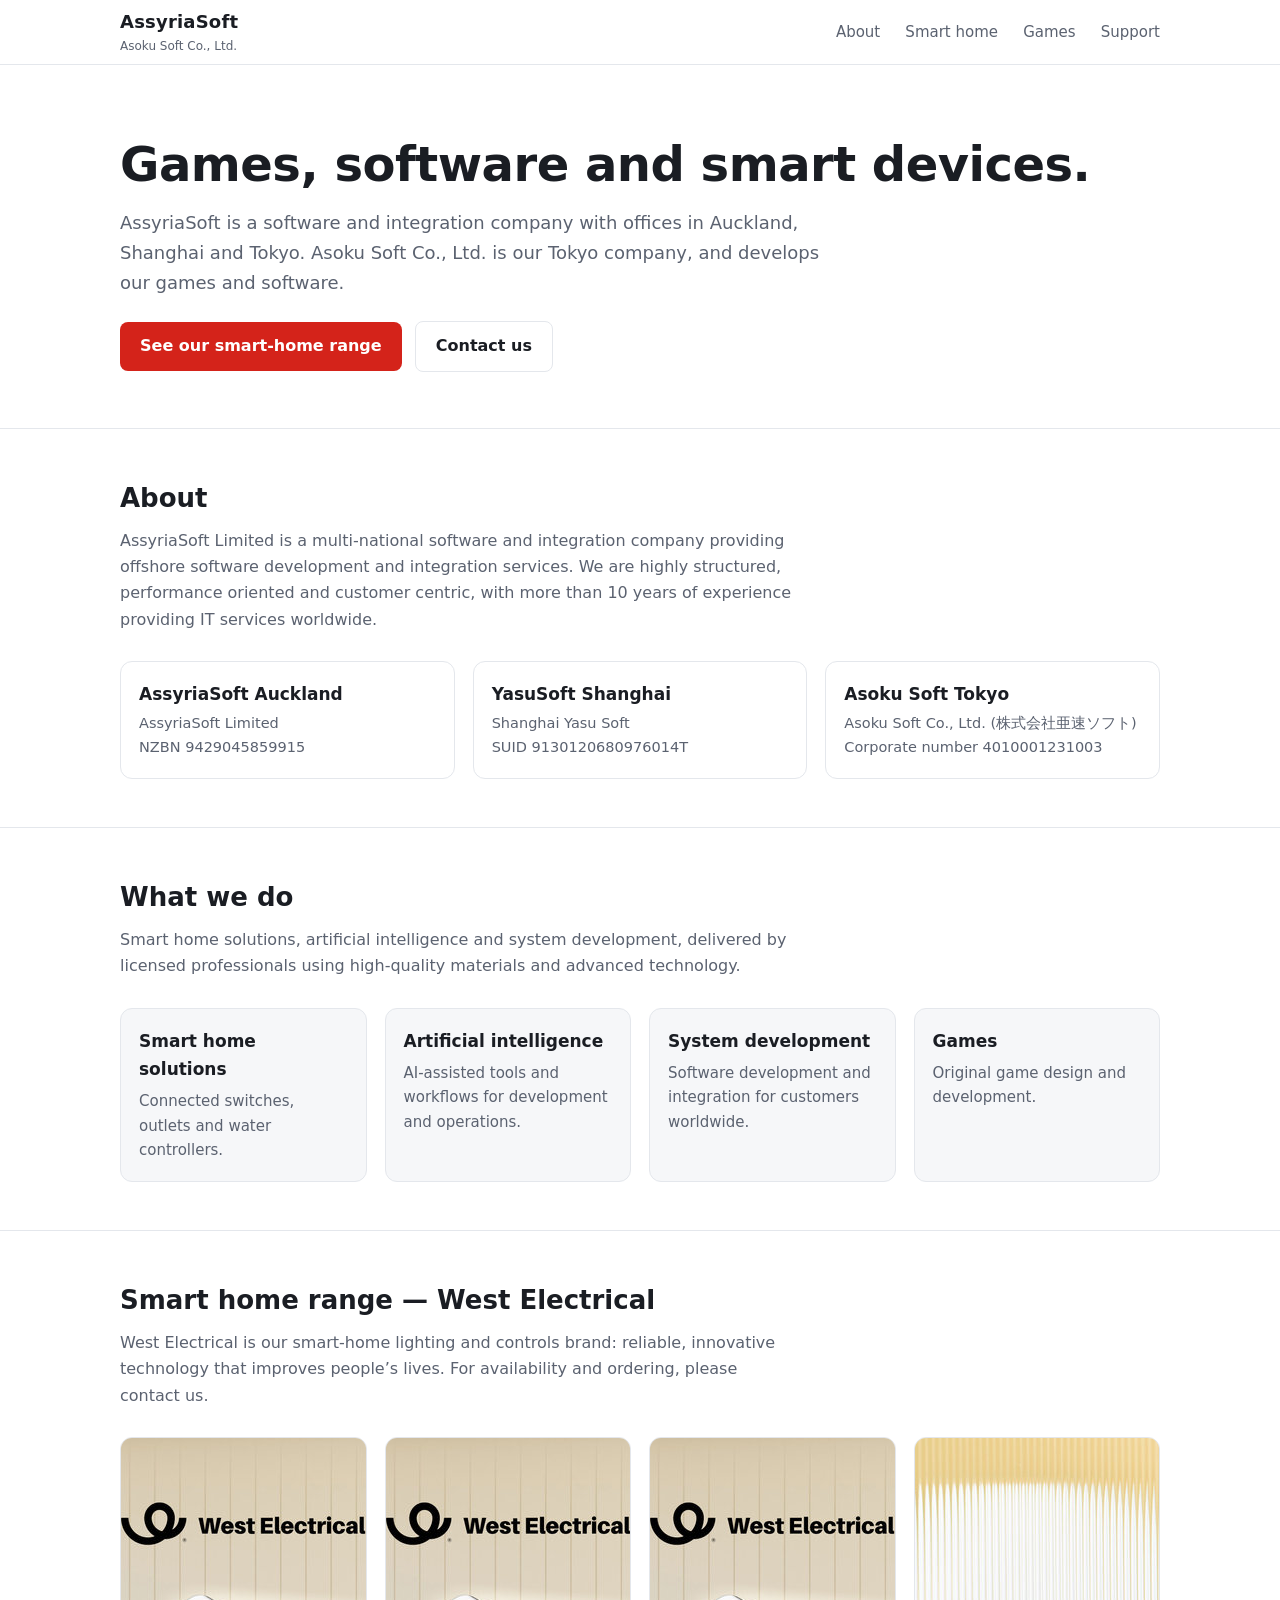
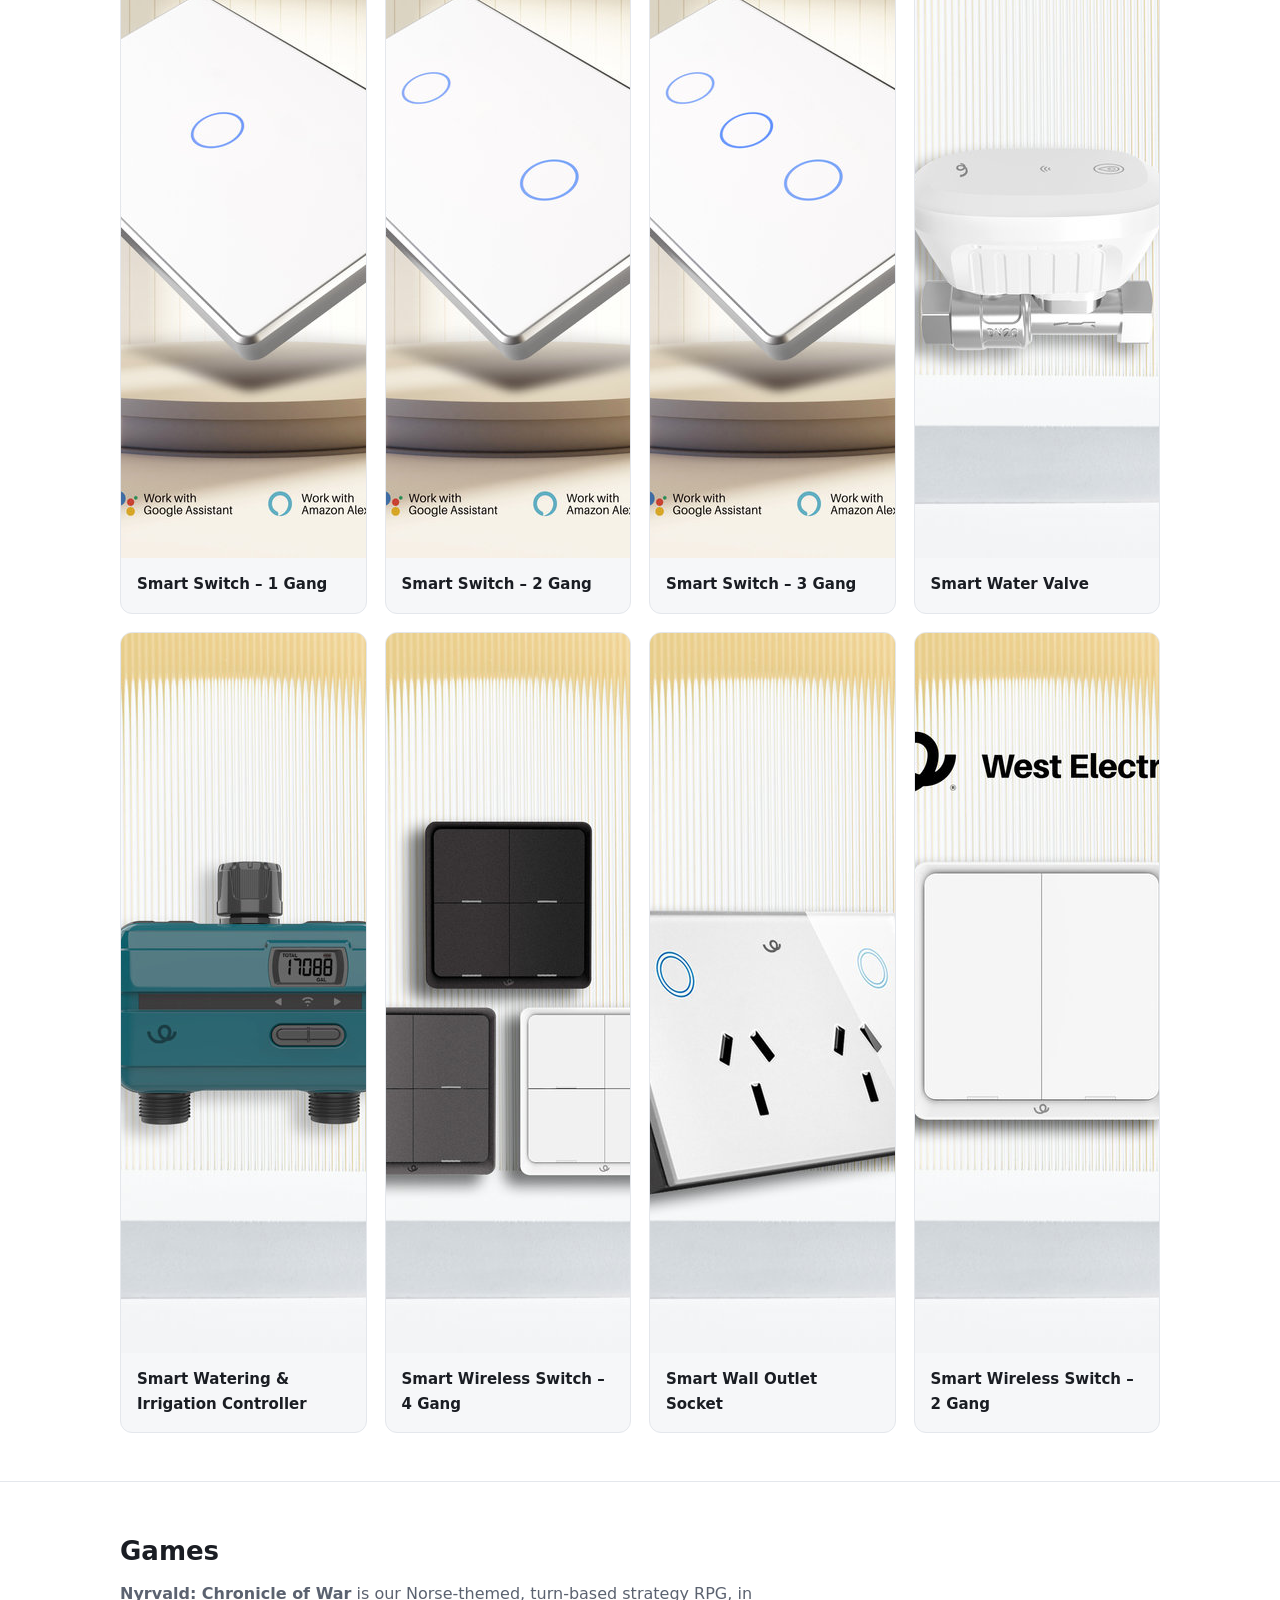
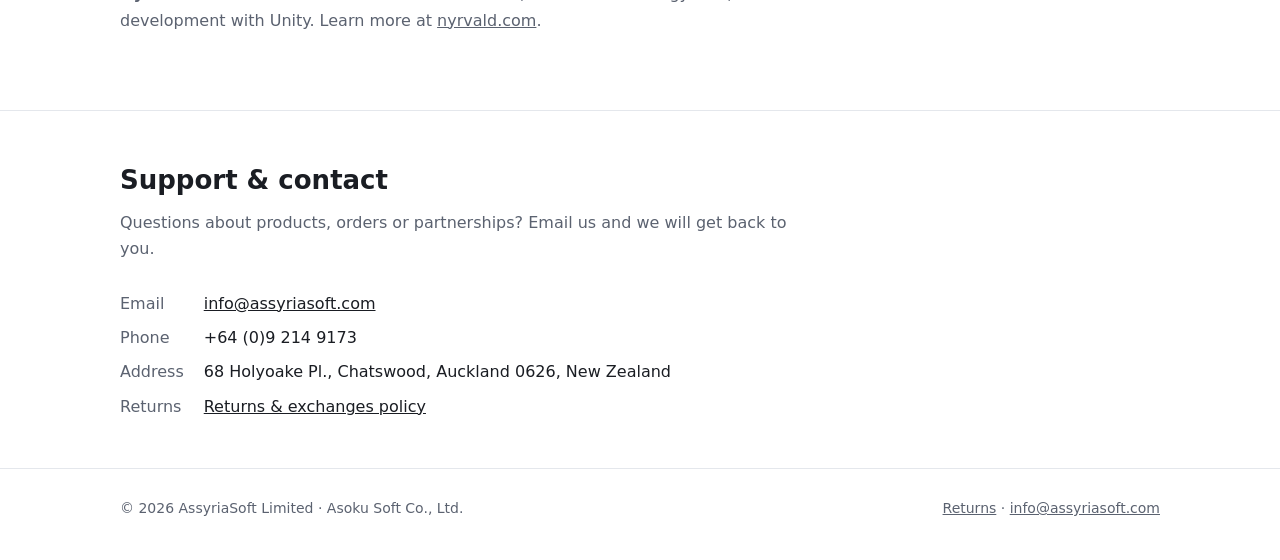
==== index.html @ 5194d990 "AssyriaSoft company site (moved from Wix, rebuilt as static pages) Co-Authored-By: Claude Sonnet 5.5" ====
<!doctype html>
<html lang="en">
<head>
<meta charset="utf-8">
<meta name="viewport" content="width=device-width,initial-scale=1">
<title>AssyriaSoft – Asoku Soft Co., Ltd. | Games, software and smart devices</title>
<meta name="description" content="AssyriaSoft (Asoku Soft Co., Ltd.) builds games, software and smart-home devices, with offices in Auckland, Shanghai and Tokyo.">
<link rel="stylesheet" href="style.css">
</head>
<body>
<header class="site">
  <div class="wrap">
    <a class="brand" href="#top">AssyriaSoft<small>Asoku Soft Co., Ltd.</small></a>
    <nav aria-label="Main">
      <a href="#about">About</a>
      <a href="#products">Smart home</a>
      <a href="#games">Games</a>
      <a href="#support">Support</a>
    </nav>
  </div>
</header>

<main id="top">
  <div class="hero">
    <div class="wrap">
      <h1>Games, software and smart devices.</h1>
      <p>AssyriaSoft is a software and integration company with offices in Auckland, Shanghai and Tokyo. Asoku Soft Co., Ltd. is our Tokyo company, and develops our games and software.</p>
      <a class="btn" href="#products">See our smart-home range</a>
      <a class="btn ghost" href="#support">Contact us</a>
    </div>
  </div>

  <section id="about">
    <div class="wrap">
      <h2>About</h2>
      <p class="lead">AssyriaSoft Limited is a multi-national software and integration company providing offshore software development and integration services. We are highly structured, performance oriented and customer centric, with more than 10 years of experience providing IT services worldwide.</p>
      <div class="offices">
        <div>
          <h3>AssyriaSoft Auckland</h3>
          <p>AssyriaSoft Limited<br>NZBN 9429045859915</p>
        </div>
        <div>
          <h3>YasuSoft Shanghai</h3>
          <p>Shanghai Yasu Soft<br>SUID 9130120680976014T</p>
        </div>
        <div>
          <h3>Asoku Soft Tokyo</h3>
          <p>Asoku Soft Co., Ltd. (株式会社亜速ソフト)<br>Corporate number 4010001231003</p>
        </div>
      </div>
    </div>
  </section>

  <section id="capabilities">
    <div class="wrap">
      <h2>What we do</h2>
      <p class="lead">Smart home solutions, artificial intelligence and system development, delivered by licensed professionals using high-quality materials and advanced technology.</p>
      <div class="feat">
        <div><h3>Smart home solutions</h3><p>Connected switches, outlets and water controllers.</p></div>
        <div><h3>Artificial intelligence</h3><p>AI-assisted tools and workflows for development and operations.</p></div>
        <div><h3>System development</h3><p>Software development and integration for customers worldwide.</p></div>
        <div><h3>Games</h3><p>Original game design and development.</p></div>
      </div>
    </div>
  </section>

  <section id="products">
    <div class="wrap">
      <h2>Smart home range — West Electrical</h2>
      <p class="lead">West Electrical is our smart-home lighting and controls brand: reliable, innovative technology that improves people’s lives. For availability and ordering, please contact us.</p>
      <div class="grid">
        <div class="card"><img src="assets/p1.jpg" alt="West Electrical Smart Switch, 1 gang" loading="lazy" width="720" height="720"><div class="t">Smart Switch – 1 Gang</div></div>
        <div class="card"><img src="assets/p2.jpg" alt="West Electrical Smart Switch, 2 gang" loading="lazy" width="720" height="720"><div class="t">Smart Switch – 2 Gang</div></div>
        <div class="card"><img src="assets/p3.jpg" alt="West Electrical Smart Switch, 3 gang" loading="lazy" width="720" height="720"><div class="t">Smart Switch – 3 Gang</div></div>
        <div class="card"><img src="assets/p4.jpg" alt="West Electrical Smart Water Valve" loading="lazy" width="720" height="720"><div class="t">Smart Water Valve</div></div>
        <div class="card"><img src="assets/p5.jpg" alt="Smart Watering and Irrigation Controller" loading="lazy" width="720" height="720"><div class="t">Smart Watering &amp; Irrigation Controller</div></div>
        <div class="card"><img src="assets/p6.jpg" alt="Smart Wireless Switch, 4 gang" loading="lazy" width="720" height="720"><div class="t">Smart Wireless Switch – 4 Gang</div></div>
        <div class="card"><img src="assets/p7.jpg" alt="Smart Wall Outlet Socket" loading="lazy" width="720" height="720"><div class="t">Smart Wall Outlet Socket</div></div>
        <div class="card"><img src="assets/p8.jpg" alt="Smart Wireless Switch, 2 gang" loading="lazy" width="720" height="720"><div class="t">Smart Wireless Switch – 2 Gang</div></div>
      </div>
    </div>
  </section>

  <section id="games">
    <div class="wrap">
      <h2>Games</h2>
      <p class="lead"><strong>Nyrvald: Chronicle of War</strong> is our Norse-themed, turn-based strategy RPG, in development with Unity. Learn more at <a href="https://nyrvald.com">nyrvald.com</a>.</p>
    </div>
  </section>

  <section id="support">
    <div class="wrap">
      <h2>Support &amp; contact</h2>
      <p class="lead">Questions about products, orders or partnerships? Email us and we will get back to you.</p>
      <dl class="contact">
        <dt>Email</dt><dd><a href="mailto:info@assyriasoft.com">info@assyriasoft.com</a></dd>
        <dt>Phone</dt><dd>+64 (0)9 214 9173</dd>
        <dt>Address</dt><dd>68 Holyoake Pl., Chatswood, Auckland 0626, New Zealand</dd>
        <dt>Returns</dt><dd><a href="returns.html">Returns &amp; exchanges policy</a></dd>
      </dl>
    </div>
  </section>
</main>

<footer>
  <div class="wrap">
    <span>© 2026 AssyriaSoft Limited · Asoku Soft Co., Ltd.</span>
    <span><a href="returns.html">Returns</a> · <a href="mailto:info@assyriasoft.com">info@assyriasoft.com</a></span>
  </div>
</footer>
</body>
</html>
---- style.css ----
:root{
  --bg:#ffffff; --ink:#1a1d23; --soft:#5b6270; --line:#e4e7ec; --panel:#f6f7f9; --brand:#d4231a; --brand-ink:#ffffff;
}
@media (prefers-color-scheme: dark){
  :root{ --bg:#101216; --ink:#eef0f3; --soft:#a3aab8; --line:#272b33; --panel:#171a20; --brand:#ff5a4f; --brand-ink:#101216; }
}
*{box-sizing:border-box}
html{scroll-behavior:smooth;scroll-padding-top:72px}
body{margin:0;background:var(--bg);color:var(--ink);font:16px/1.65 system-ui,-apple-system,"Segoe UI",Roboto,"Noto Sans JP","Noto Sans SC",sans-serif}
a{color:inherit}
.wrap{max-width:1080px;margin:0 auto;padding:0 20px}
header.site{position:sticky;top:0;z-index:10;background:color-mix(in srgb,var(--bg) 92%,transparent);backdrop-filter:blur(8px);border-bottom:1px solid var(--line)}
header.site .wrap{display:flex;align-items:center;justify-content:space-between;gap:16px;min-height:64px;flex-wrap:wrap}
.brand{font-weight:700;letter-spacing:.2px;text-decoration:none;font-size:18px}
.brand small{display:block;font-weight:400;font-size:12px;color:var(--soft);letter-spacing:0}
nav a{margin-left:20px;text-decoration:none;color:var(--soft);font-size:15px}
nav a:hover{color:var(--ink)}
.hero{padding:72px 0 56px}
.hero h1{font-size:clamp(30px,5vw,48px);line-height:1.15;margin:0 0 16px;letter-spacing:-.5px}
.hero p{max-width:62ch;color:var(--soft);font-size:18px;margin:0 0 24px}
.btn{display:inline-block;background:var(--brand);color:var(--brand-ink);padding:11px 20px;border-radius:8px;text-decoration:none;font-weight:600}
.btn.ghost{background:transparent;color:var(--ink);border:1px solid var(--line);margin-left:8px}
section{padding:48px 0;border-top:1px solid var(--line)}
section h2{font-size:26px;margin:0 0 8px}
section>.wrap>p.lead{color:var(--soft);margin:0 0 28px;max-width:66ch}
.grid{display:grid;gap:18px;grid-template-columns:repeat(auto-fill,minmax(230px,1fr))}
.card{background:var(--panel);border:1px solid var(--line);border-radius:12px;overflow:hidden}
.card img{display:block;width:100%;aspect-ratio:1/1;object-fit:cover;background:#fff}
.card .t{padding:14px 16px 16px;font-size:15px;font-weight:600}
.feat{display:grid;gap:18px;grid-template-columns:repeat(auto-fit,minmax(200px,1fr))}
.feat div{background:var(--panel);border:1px solid var(--line);border-radius:12px;padding:18px}
.feat h3{margin:0 0 6px;font-size:17px}
.feat p{margin:0;color:var(--soft);font-size:15px}
.offices{display:grid;gap:18px;grid-template-columns:repeat(auto-fit,minmax(250px,1fr))}
.offices div{border:1px solid var(--line);border-radius:12px;padding:18px}
.offices h3{margin:0 0 4px;font-size:17px}
.offices p{margin:0;color:var(--soft);font-size:14.5px;overflow-wrap:anywhere}
dl.contact{display:grid;grid-template-columns:max-content 1fr;gap:8px 20px;margin:0}
dl.contact dt{color:var(--soft)}
dl.contact dd{margin:0}
footer{border-top:1px solid var(--line);padding:28px 0 40px;color:var(--soft);font-size:14px}
footer .wrap{display:flex;justify-content:space-between;gap:12px;flex-wrap:wrap}
.prose{max-width:72ch}
.prose h2{margin-top:32px}
@media (max-width:560px){ nav a{margin:0 14px 0 0} .btn.ghost{margin:10px 0 0} }
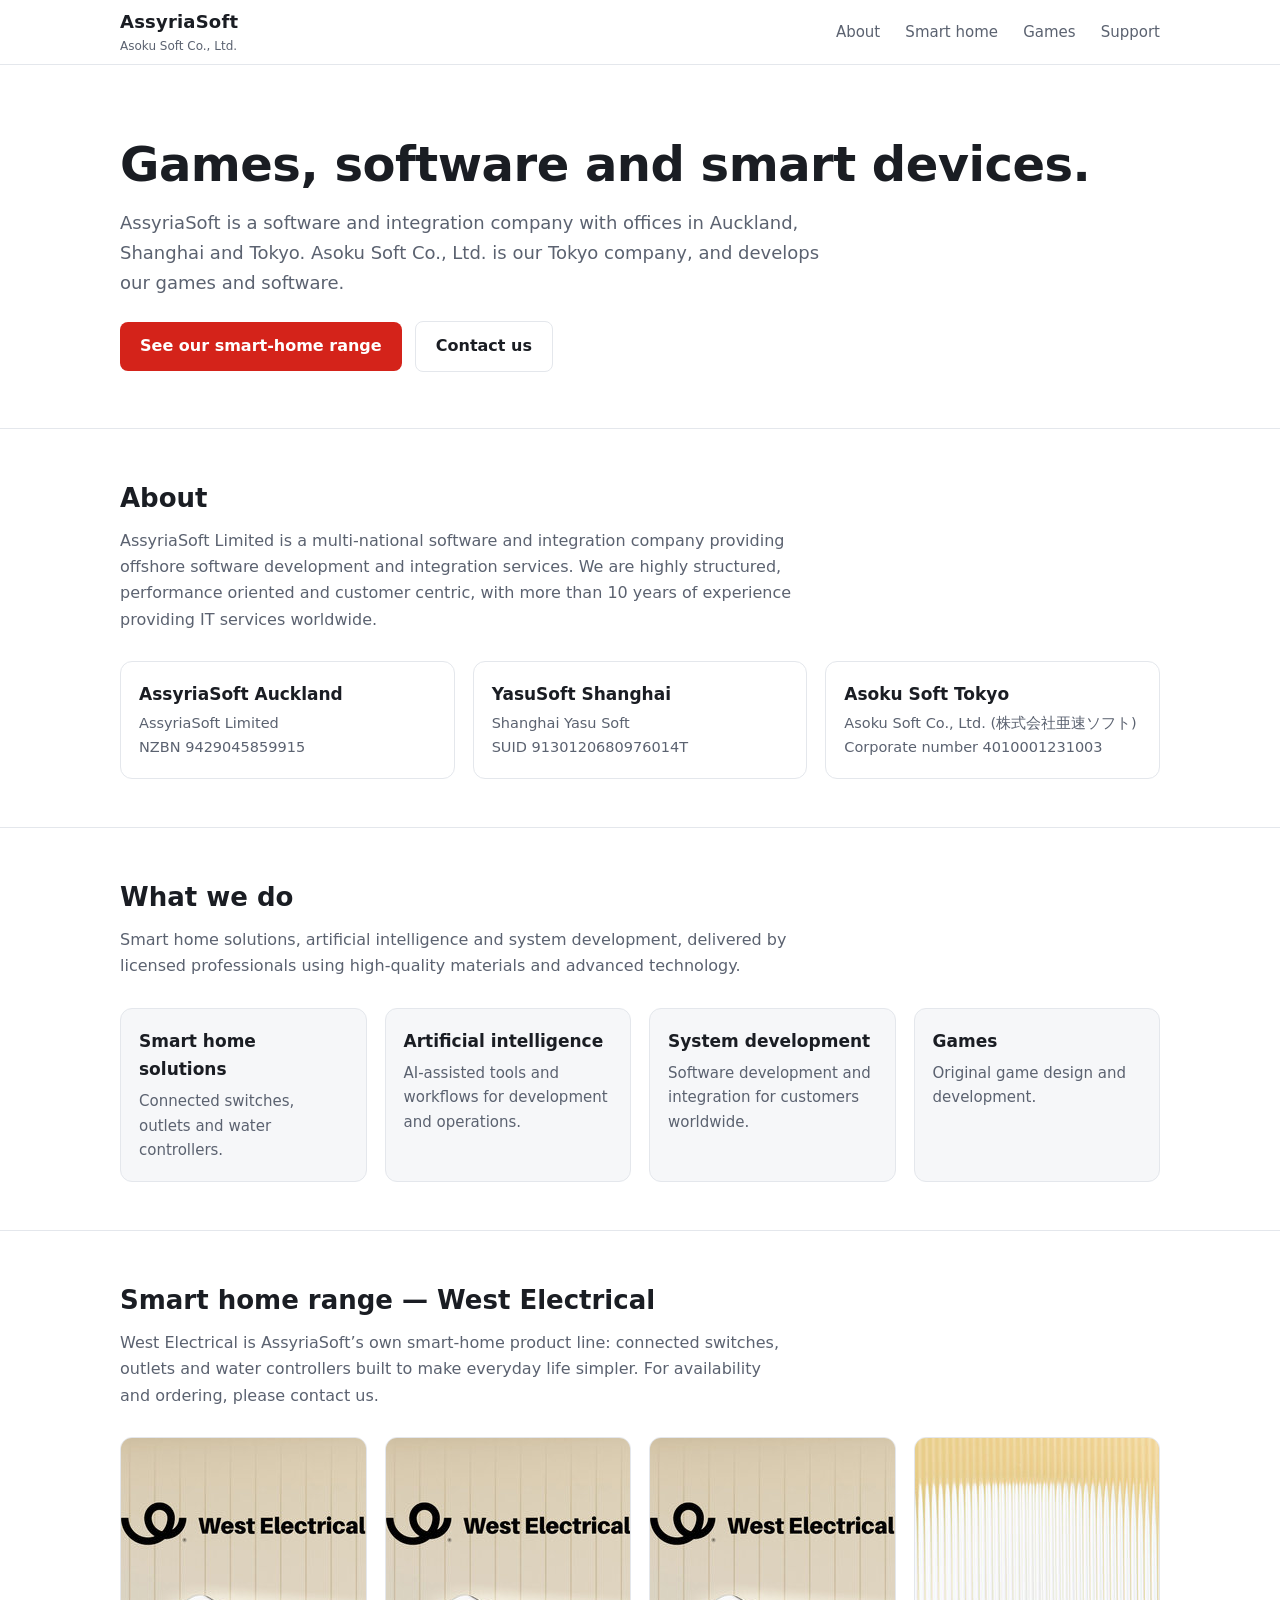
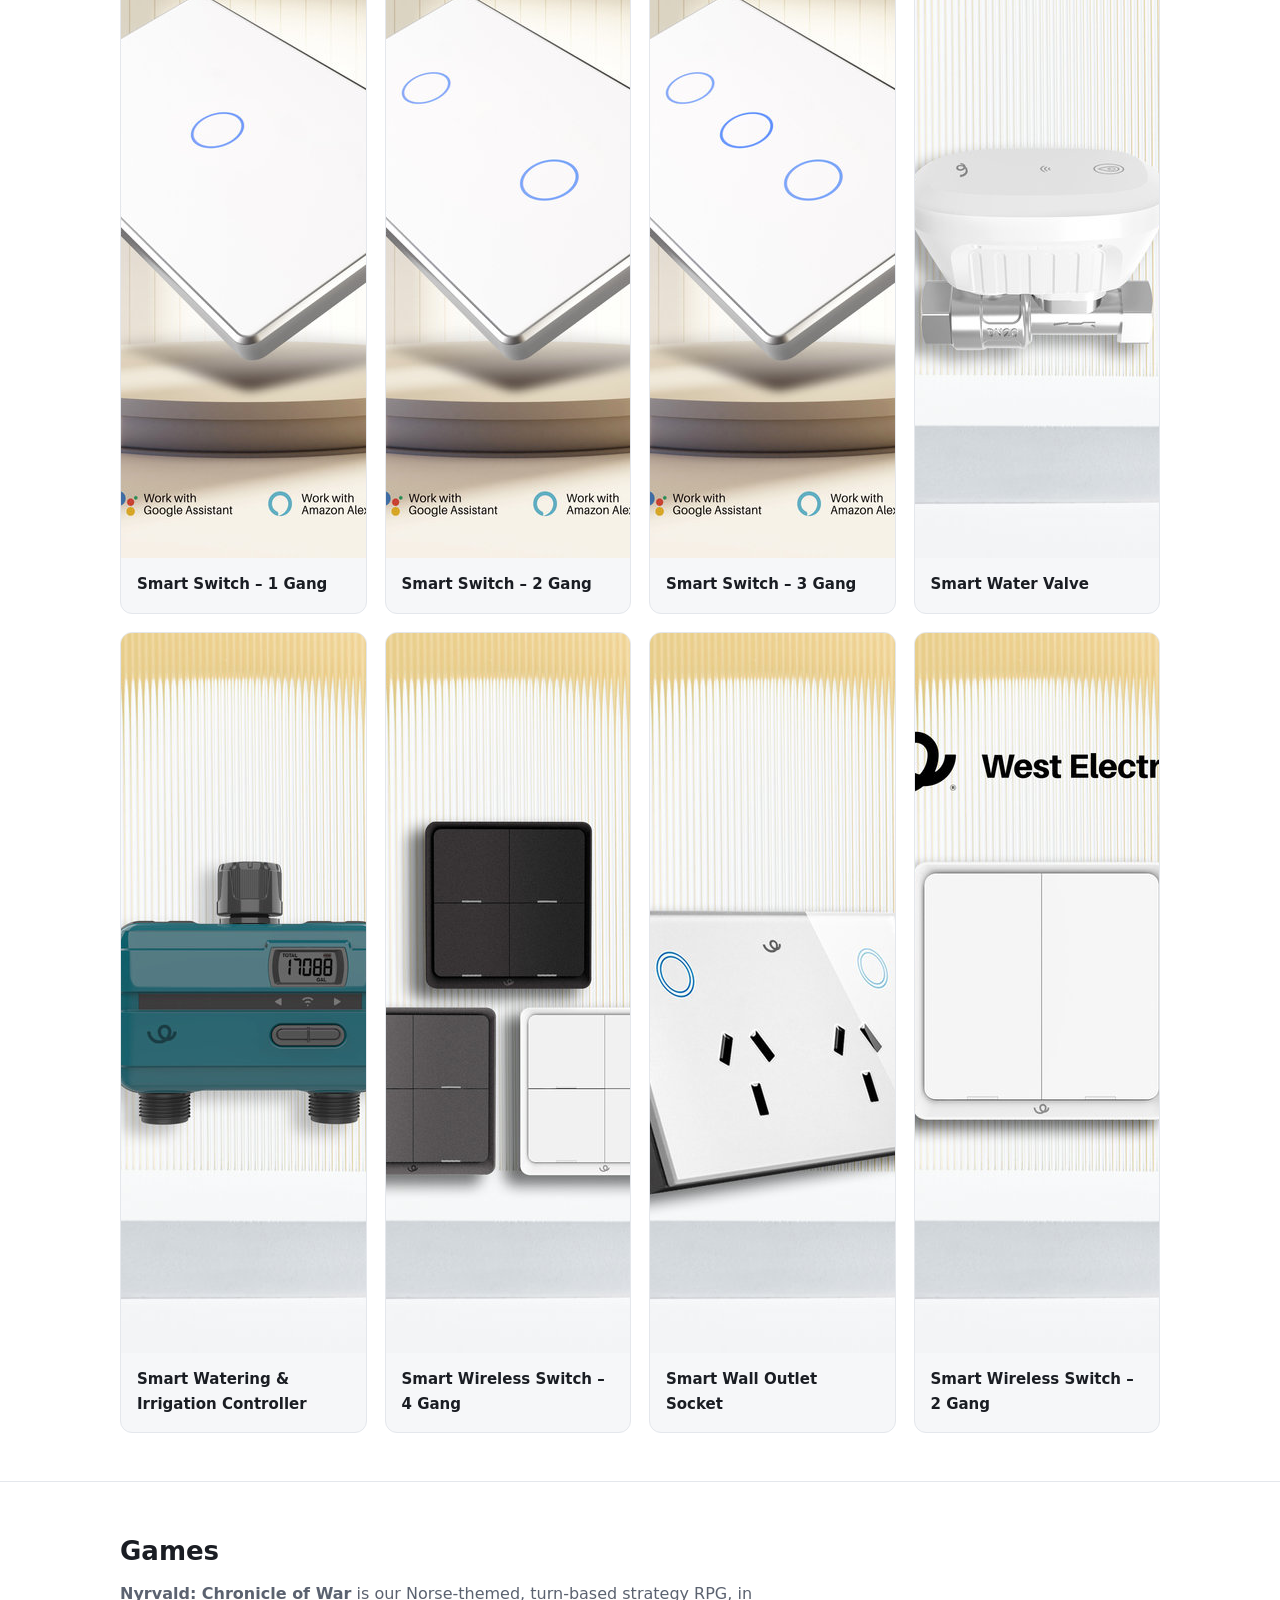
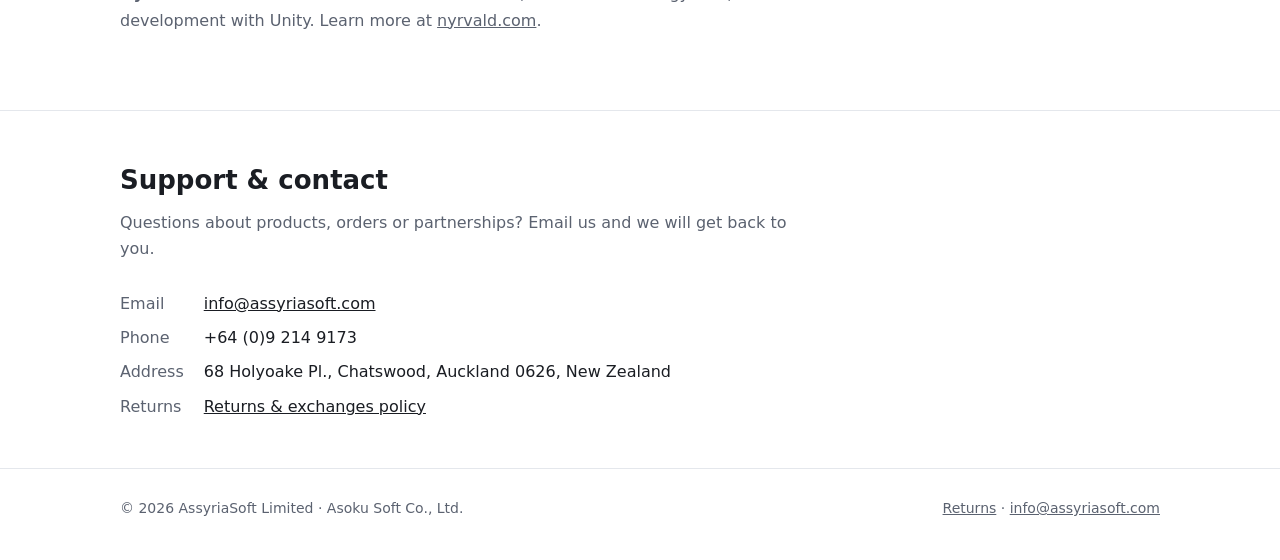
==== commit f86d60a3: "Home: West Electrical is AssyriaSoft's own smart-home appliance line Co-Authored-By: Claude Sonnet 5" ====
--- a/index.html
+++ b/index.html
@@ -67,7 +67,7 @@
   <section id="products">
     <div class="wrap">
       <h2>Smart home range — West Electrical</h2>
-      <p class="lead">West Electrical is our smart-home lighting and controls brand: reliable, innovative technology that improves people’s lives. For availability and ordering, please contact us.</p>
+      <p class="lead">West Electrical is AssyriaSoft’s own smart-home product line: connected switches, outlets and water controllers built to make everyday life simpler. For availability and ordering, please contact us.</p>
       <div class="grid">
         <div class="card"><img src="assets/p1.jpg" alt="West Electrical Smart Switch, 1 gang" loading="lazy" width="720" height="720"><div class="t">Smart Switch – 1 Gang</div></div>
         <div class="card"><img src="assets/p2.jpg" alt="West Electrical Smart Switch, 2 gang" loading="lazy" width="720" height="720"><div class="t">Smart Switch – 2 Gang</div></div>
